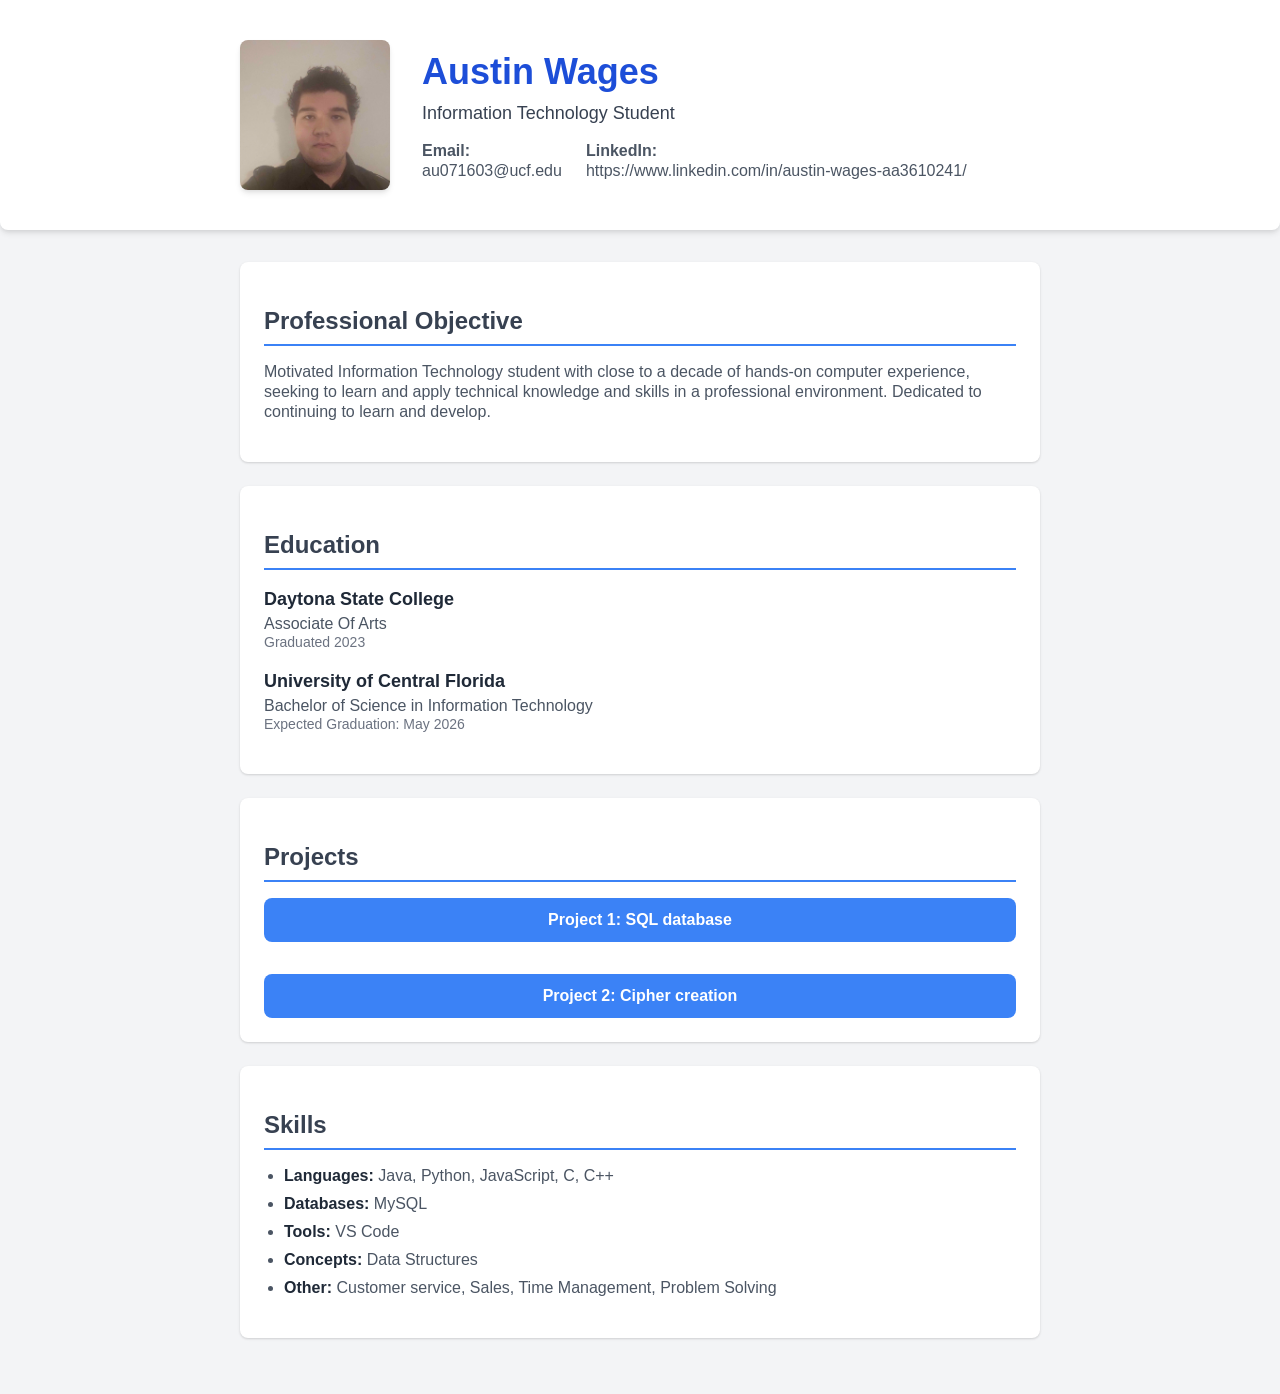
==== index.html @ e93b9aa8 "Add files via upload" ====
<!-- AI assistance used for formatting and minor code improvements (Bugfixing), as well as adding stylesheet compatibility, including classes being added for each piece of text. This was not repeated on project pages, as I input them myself for those.-->
<html lang="en">
<head>
    <meta charset="UTF-8">
    <meta name="viewport" content="width=device-width, initial-scale=1.0">
    <title>AW_RESUME_PROJECT</title>
    <link rel="stylesheet" href="style.css"> <!--Added stylesheet compatibility with the help of AI, linking the two files-->
</head>
<body>
    <header class="header">
        <div class="container header-content">
            <img src="MyProfile.png" alt="Profile" class="profile-photo">
            <div class="header-text">
                <h1 class="name">Austin Wages</h1>
                <p class="title">Information Technology Student</p>
                <nav class="contact-nav">
                    <div>
                        <a href="au071603@ucf.edu" class="contact-link">
                            <span class="label">Email:</span> <div></div> au071603@ucf.edu
                        </a>
                    </div>
                    <a href="https://www.linkedin.com/in/austin-wages-aa3610241/" target="_blank" class="contact-link">
                        <span class="label">LinkedIn:</span> <div></div> https://www.linkedin.com/in/austin-wages-aa3610241/
                    </a>
                </nav>
            </div>
        </div>
    </header>
    <main class="container main-content">
        <section class="section">
            <h2 class="section-title">Professional Objective</h2>
            <p class="section-text">
                Motivated Information Technology student with close to a decade of hands-on computer experience, seeking to learn and apply technical knowledge and skills in a professional environment. Dedicated to continuing to learn and develop.
            </p>
        </section>
        <section class="section">
            <h2 class="section-title">Education</h2>
            <article class="education-entry">
                <h3 class="education-title">Daytona State College</h3>
                <p class="education-degree">Associate Of Arts</p>
                <p class="education-date">Graduated 2023</p>
            </article>
            <article class="education-entry">
                <h3 class="education-title">University of Central Florida</h3>
                <p class="education-degree">Bachelor of Science in Information Technology</p>
                <p class="education-date">Expected Graduation: May 2026</p>
            </article>
        </section>
        <section class="section">
            <h2 class="section-title">Projects</h2>
            <nav class="projects-nav">
                <a href="project1.html" class="project-button">
                    Project 1: SQL database
                </a>
                <div></div>
                <a href="project2.html" class="project-button">
                    Project 2: Cipher creation
                </a>
            </nav>
        </section>
        <section class="section">
            <h2 class="section-title">Skills</h2>
            <ul class="skills-list">
                <li><strong class="skill-label">Languages:</strong> Java, Python, JavaScript, C, C++</li>
                <li><strong class="skill-label">Databases:</strong> MySQL</li>
                <li><strong class="skill-label">Tools:</strong> VS Code</li>
                <li><strong class="skill-label">Concepts:</strong> Data Structures</li>
                <li><strong class="skill-label">Other:</strong> Customer service, Sales, Time Management, Problem Solving </li>
            </ul>
        </section>
    </main>
</body>
</html>
---- style.css ----
/* AI Copilot used throughout the style sheet, adding categories and style options. Some values still entered manually.*/
body {
    background-color: #f3f4f6;
    font-family: sans-serif;
    line-height: 1.25;
    color: #4b5563;
    margin: 0;
    padding: 0;
}
.container {
    max-width: 800px;
    margin: 0 auto;
    padding: 0 1rem;
}
.header {
    background-color: #ffffff;
    box-shadow: 0 4px 6px -1px rgba(0, 0, 0, 0.1), 0 2px 4px -1px rgba(0, 0, 0, 0.06);
    border-bottom-left-radius: 0.5rem;
    border-bottom-right-radius: 0.5rem;
    padding: 2.5rem;
    margin-bottom: 2rem;
}
.header-content {
    display: flex;
    flex-direction: column;
    align-items: center;
    text-align: center;
}
.profile-photo {
    width: 150px;
    height: 150px;
    object-fit: cover;
    border-radius: 0.5rem;
    box-shadow: 0 4px 6px -1px rgba(0, 0, 0, 0.1), 0 2px 4px -1px rgba(0, 0, 0, 0.06);
    margin-bottom: 1.5rem;
}
.name {
    font-size: 2.25rem;
    font-weight: bold;
    color: #1d4ed8;
    margin: 0;
}
.title {
    font-size: 1.125rem;
    color: #374151;
    margin-top: 0.5rem;
    margin-bottom: 1rem;
}
.contact-nav {
    display: flex;
    flex-direction: column;
    gap: 0.5rem;
}
.contact-link {
    color: #4b5563;
    text-decoration: none;
    transition: color 0.2s ease-in-out;
}
.contact-link:hover {
    color: #2563eb;
    text-decoration: underline;
}
.label {
    font-weight: 600;
}
.main-content {
    padding-bottom: 2rem;
}
.section {
    background-color: #ffffff;
    border-radius: 0.5rem;
    box-shadow: 0 1px 3px 0 rgba(0, 0, 0, 0.1), 0 1px 2px 0 rgba(0, 0, 0, 0.06);
    padding: 1.5rem;
    margin-bottom: 1.5rem;
}
.section-title {
    font-size: 1.5rem;
    font-weight: 600;
    color: #374151;
    border-bottom: 2px solid #3b82f6;
    padding-bottom: 0.5rem;
    margin-bottom: 1rem;
}
.section-text {
    color: #4b5563;
}
.education-entry {
    margin-bottom: 1rem;
}
.education-title {
    font-size: 1.125rem;
    font-weight: 600;
    color: #1f2937;
    margin-bottom: 0.25rem;
}
.education-degree {
    font-size: 1rem;
    color: #4b5563;
    margin: 0;
}
.education-date {
    font-size: 0.875rem;
    color: #6b7280;
    margin: 0;
}
.projects-nav {
    display: flex;
    flex-direction: column;
    gap: 1rem;
}
.project-button {
    display: block;
    background-color: #3b82f6;
    color: #ffffff;
    text-align: center;
    padding: 0.75rem 1.5rem;
    border-radius: 0.5rem;
    text-decoration: none;
    font-weight: bold;
    transition: background-color 0.2s ease-in-out;
}
.project-button:hover {
    background-color: #2563eb;
}
.skills-list {
    list-style-type: none;
    padding: 0;
}
.skills-list li {
    margin-bottom: 0.5rem;
}
.skill-label {
    color: #1f2937;
}
.footer {
    padding: 1rem;
    text-align: center;
    color: #6b7280;
    font-size: 0.875rem;
}
.back-link {
    color: #2563eb;
    text-decoration: none;
    transition: color 0.2s ease-in-out;
}
.back-link:hover {
    text-decoration: underline;
}
.project-title {
    font-size: 2.25rem;
    font-weight: bold;
    color: #1f2937;
    margin-top: 1rem;
}
.project-section {
    background-color: #ffffff;
    border-radius: 0.5rem;
    box-shadow: 0 1px 3px 0 rgba(0, 0, 0, 0.1), 0 1px 2px 0 rgba(0, 0, 0, 0.06);
    padding: 1.5rem;
    margin-bottom: 1.5rem;
}
.project-figure {
    margin-bottom: 1.5rem;
    border-radius: 0.5rem;
    overflow: hidden;
    box-shadow: 0 10px 15px -3px rgba(0, 0, 0, 0.1), 0 4px 6px -2px rgba(0, 0, 0, 0.05);
}
.project-image {
    width: 100%;
    height: auto;
    display: block;
}
.project-caption {
    padding: 0.5rem;
    text-align: center;
    font-size: 0.875rem;
    color: #6b7280;
}
.section-text {
    color: #4b5563;
}
.skills-list {
    list-style-type: disc;
    padding-left: 1.25rem;
    color: #4b5563;
}
@media (min-width: 768px) {
    .header-content {
        flex-direction: row;
        text-align: left;
        gap: 2rem;
    }
    .profile-photo {
        margin-bottom: 0;
    }
    .contact-nav {
        flex-direction: row;
        gap: 1.5rem;
    }
    .project-title {
        font-size: 3rem;
    }

}
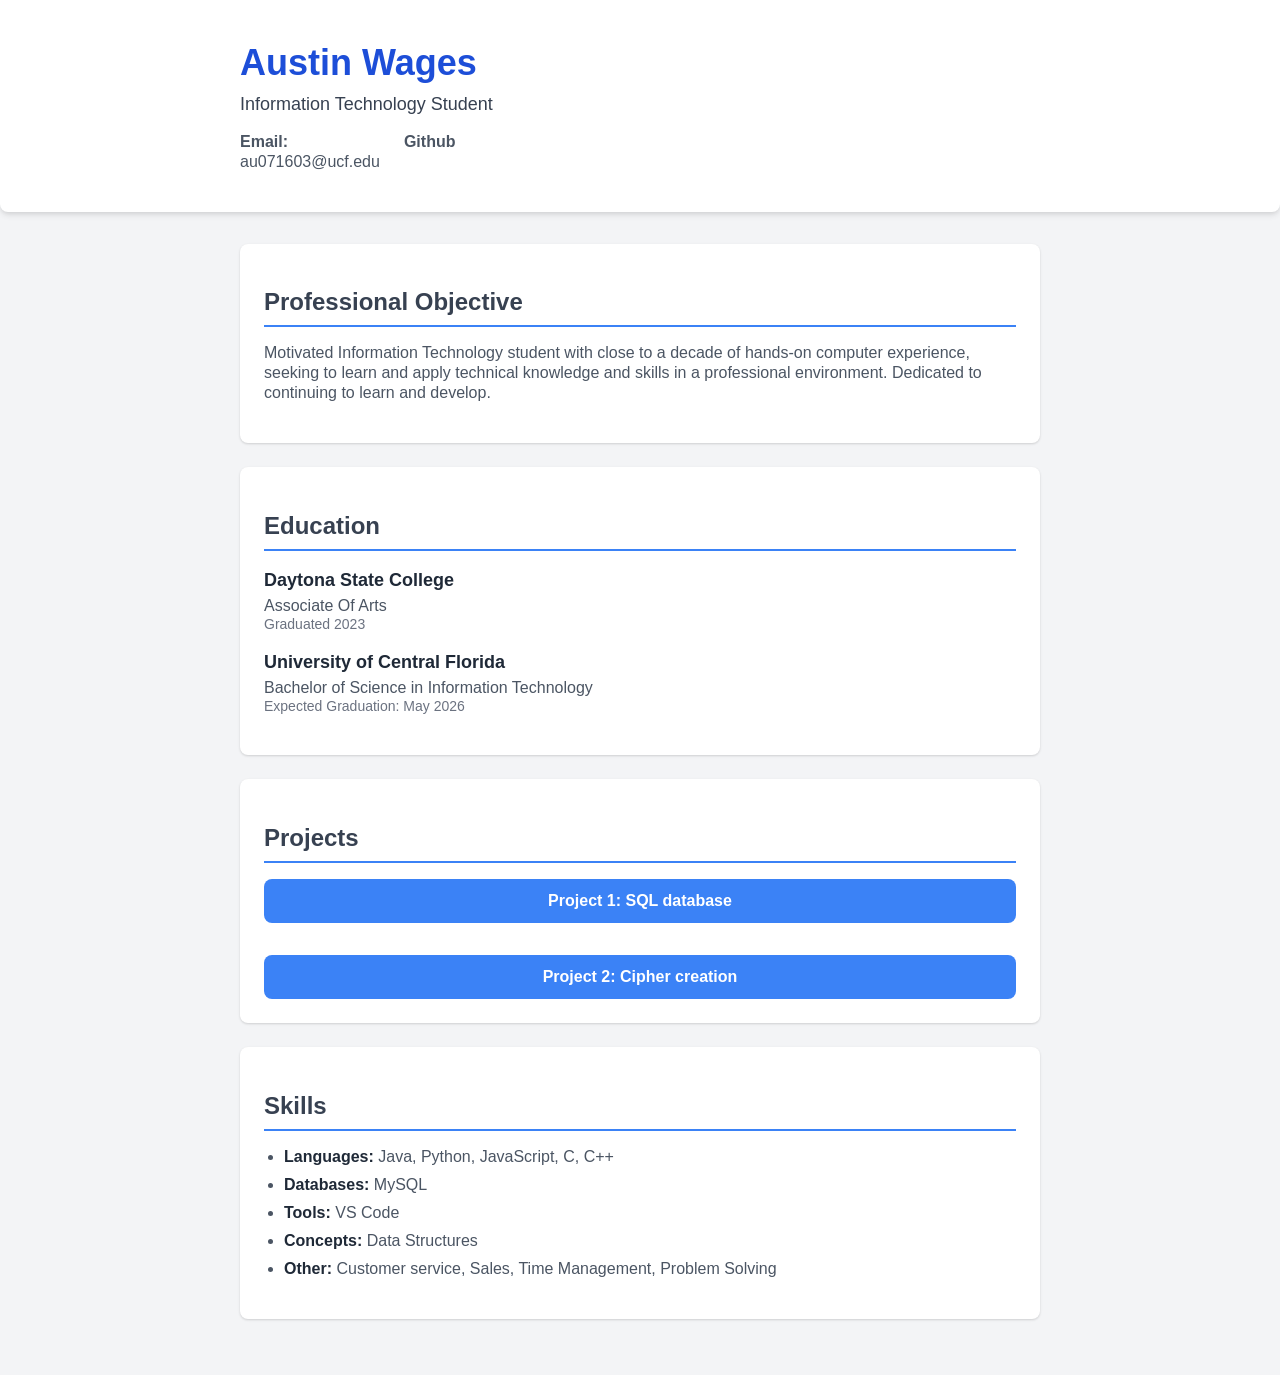
==== commit 1edb0ef6: "Minor style updates" ====
--- a/index.html
+++ b/index.html
@@ -1,15 +1,14 @@
-<!-- AI assistance used for formatting and minor code improvements (Bugfixing), as well as adding stylesheet compatibility, including classes being added for each piece of text. This was not repeated on project pages, as I input them myself for those.-->
+<!DOCTYPE html> 
 <html lang="en">
 <head>
     <meta charset="UTF-8">
     <meta name="viewport" content="width=device-width, initial-scale=1.0">
     <title>AW_RESUME_PROJECT</title>
-    <link rel="stylesheet" href="style.css"> <!--Added stylesheet compatibility with the help of AI, linking the two files-->
+    <link rel="stylesheet" href="style.css">
 </head>
 <body>
     <header class="header">
         <div class="container header-content">
-            <img src="MyProfile.png" alt="Profile" class="profile-photo">
             <div class="header-text">
                 <h1 class="name">Austin Wages</h1>
                 <p class="title">Information Technology Student</p>
@@ -19,8 +18,8 @@
                             <span class="label">Email:</span> <div></div> au071603@ucf.edu
                         </a>
                     </div>
-                    <a href="https://www.linkedin.com/in/austin-wages-aa3610241/" target="_blank" class="contact-link">
-                        <span class="label">LinkedIn:</span> <div></div> https://www.linkedin.com/in/austin-wages-aa3610241/
+                    <a href="https://github.com/AustinWages/" target="_blank" class="contact-link">
+                        <span class="label">Github</span> <div></div>
                     </a>
                 </nav>
             </div>
@@ -80,3 +79,4 @@
 
 
 
+
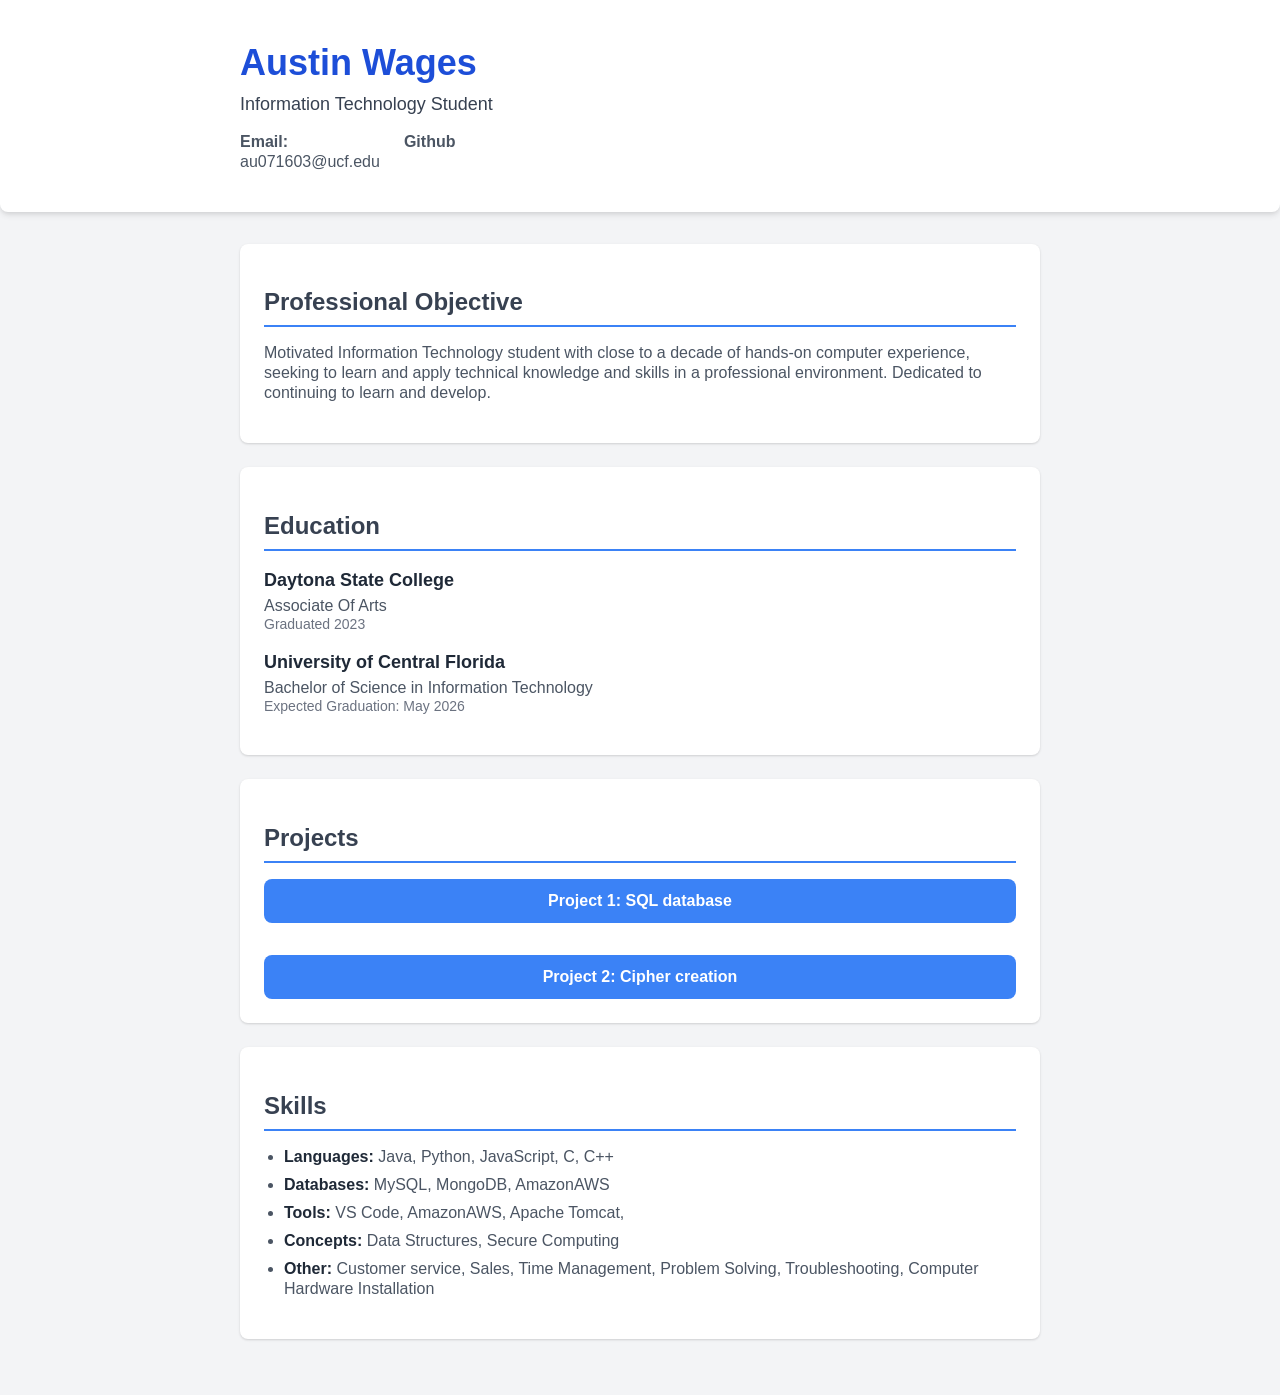
==== commit 8113559a: "Minor style updates Updated skills section to include MongoDB, AmazonAWS, and additional tools and c" ====
--- a/index.html
+++ b/index.html
@@ -61,10 +61,10 @@
             <h2 class="section-title">Skills</h2>
             <ul class="skills-list">
                 <li><strong class="skill-label">Languages:</strong> Java, Python, JavaScript, C, C++</li>
-                <li><strong class="skill-label">Databases:</strong> MySQL</li>
-                <li><strong class="skill-label">Tools:</strong> VS Code</li>
-                <li><strong class="skill-label">Concepts:</strong> Data Structures</li>
-                <li><strong class="skill-label">Other:</strong> Customer service, Sales, Time Management, Problem Solving </li>
+                <li><strong class="skill-label">Databases:</strong> MySQL, MongoDB, AmazonAWS</li>
+                <li><strong class="skill-label">Tools:</strong> VS Code, AmazonAWS, Apache Tomcat,</li>
+                <li><strong class="skill-label">Concepts:</strong> Data Structures, Secure Computing</li>
+                <li><strong class="skill-label">Other:</strong> Customer service, Sales, Time Management, Problem Solving, Troubleshooting, Computer Hardware Installation </li>
             </ul>
         </section>
     </main>
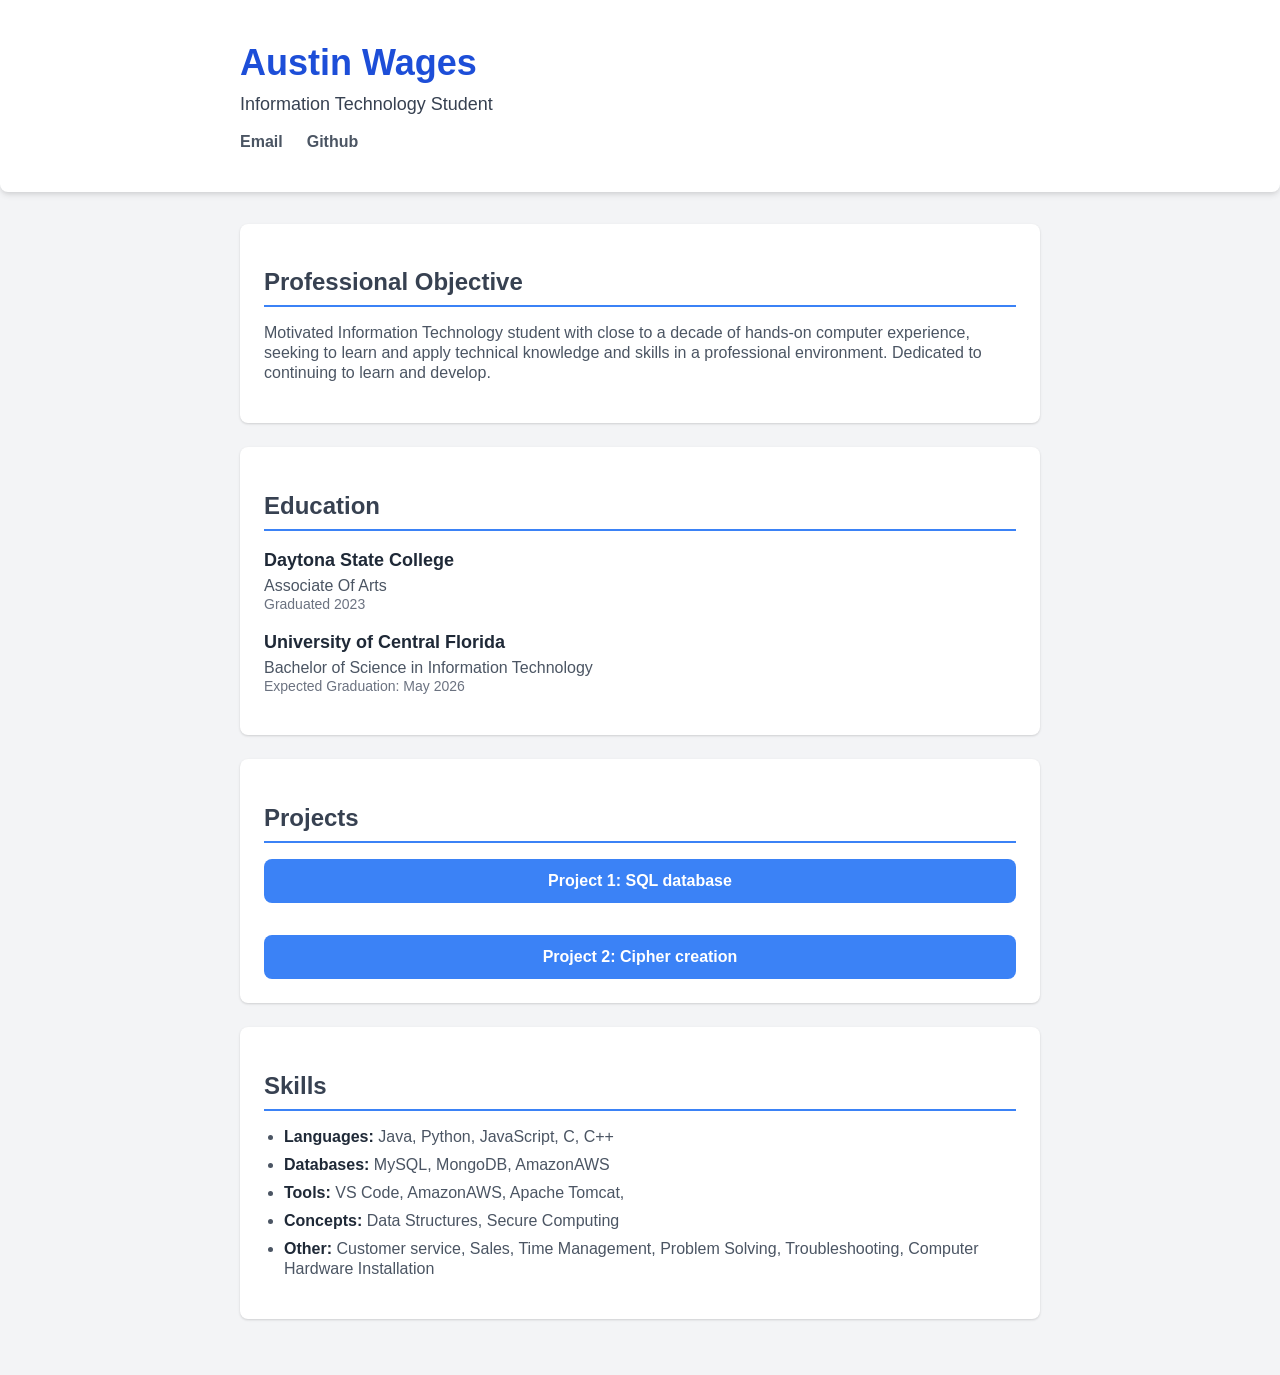
==== commit a8aa0e6c: "Fix HTML encoding issues in index.html" ====
--- a/index.html
+++ b/index.html
@@ -15,7 +15,7 @@
                 <nav class="contact-nav">
                     <div>
                         <a href="au071603@ucf.edu" class="contact-link">
-                            <span class="label">Email:</span> <div></div> au071603@ucf.edu
+                            <span class="label">Email</span> <div></div>
                         </a>
                     </div>
                     <a href="https://github.com/AustinWages/" target="_blank" class="contact-link">
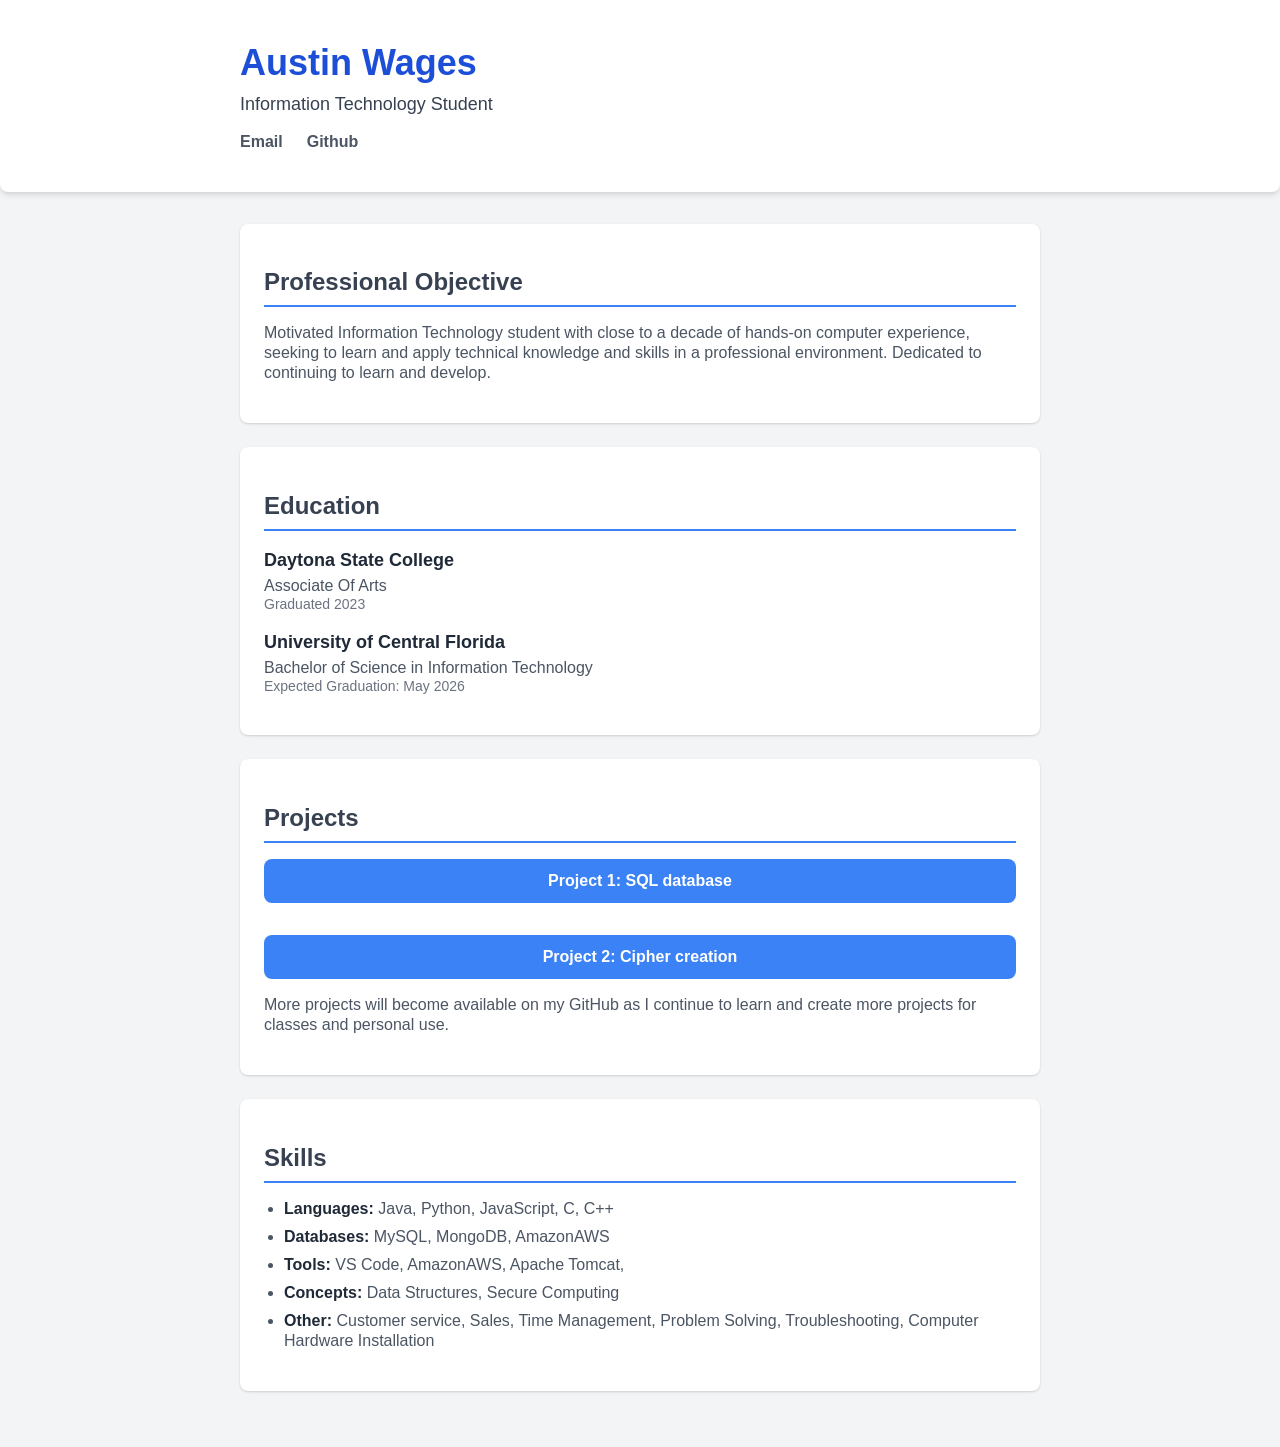
==== commit 125a48f9: "Update index.html with additional project information Added a note about future projects on GitHub." ====
--- a/index.html
+++ b/index.html
@@ -56,6 +56,9 @@
                     Project 2: Cipher creation
                 </a>
             </nav>
+             <p class="section-text">
+             More projects will become available on my GitHub as I continue to learn and create more projects for classes and personal use.
+             </p>
         </section>
         <section class="section">
             <h2 class="section-title">Skills</h2>
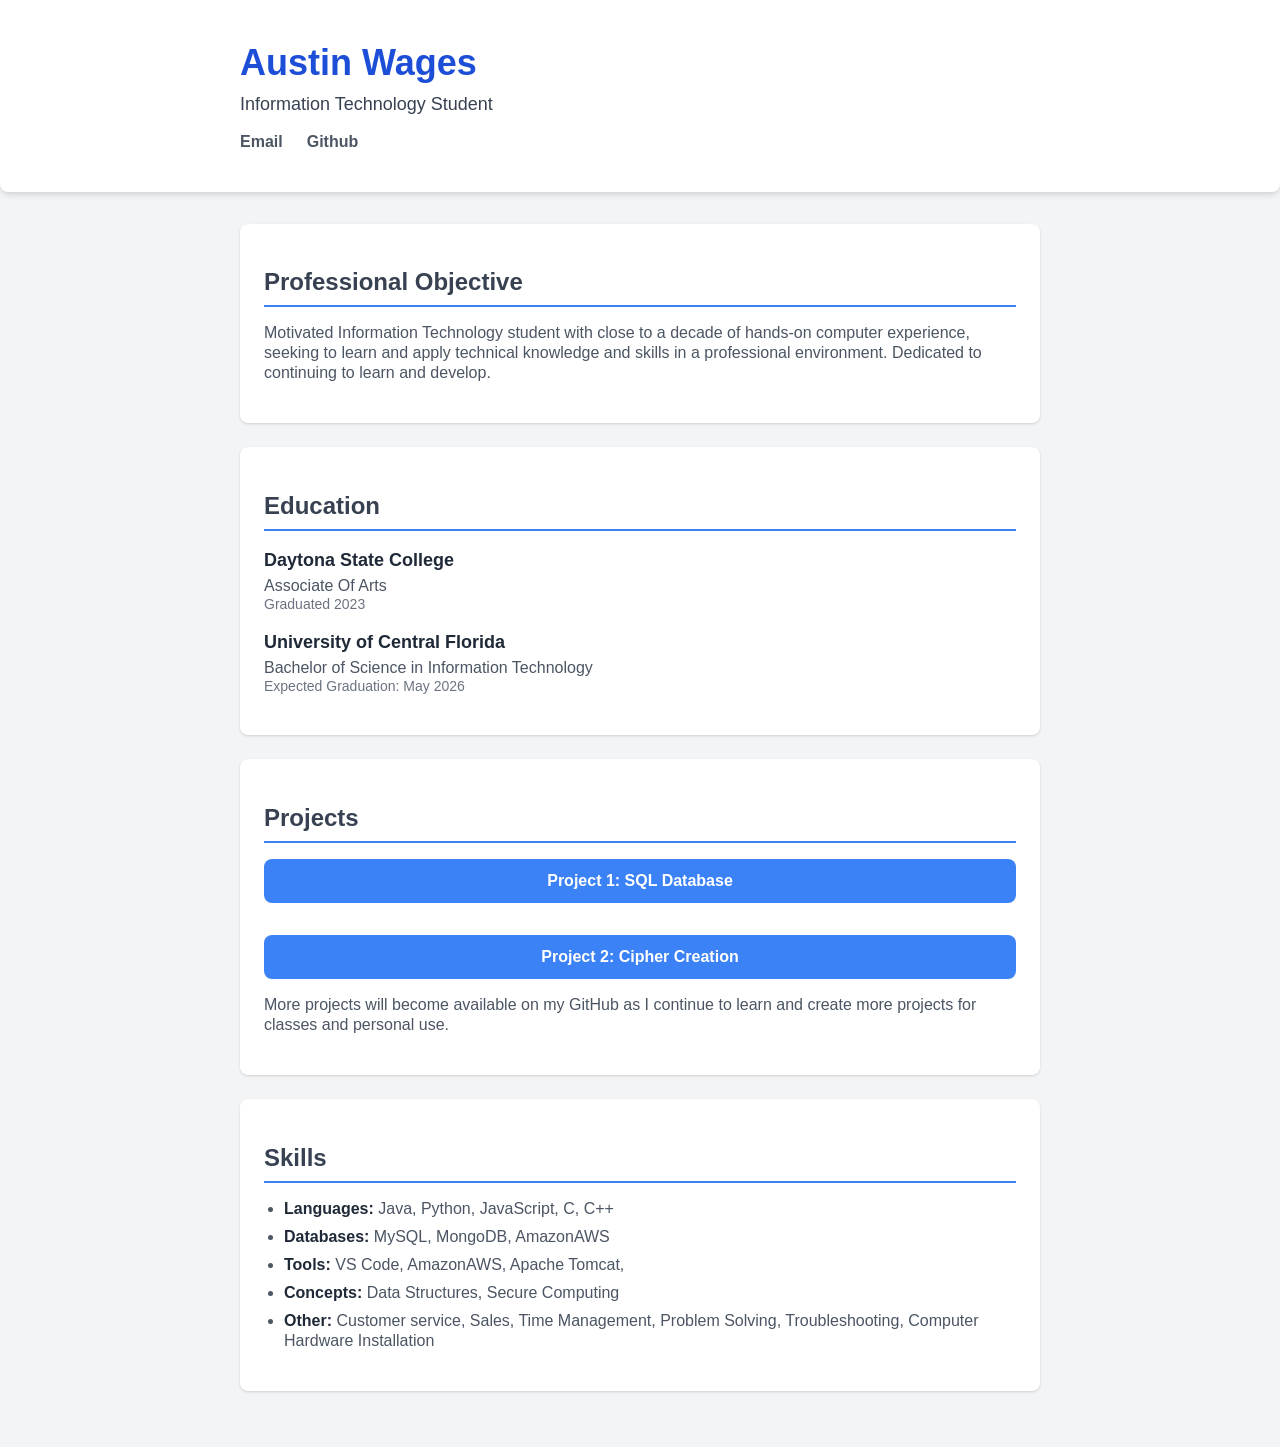
==== commit 32fb013c: "Fix HTML formatting and structure" ====
--- a/index.html
+++ b/index.html
@@ -49,11 +49,11 @@
             <h2 class="section-title">Projects</h2>
             <nav class="projects-nav">
                 <a href="project1.html" class="project-button">
-                    Project 1: SQL database
+                    Project 1: SQL Database
                 </a>
                 <div></div>
                 <a href="project2.html" class="project-button">
-                    Project 2: Cipher creation
+                    Project 2: Cipher Creation
                 </a>
             </nav>
              <p class="section-text">
